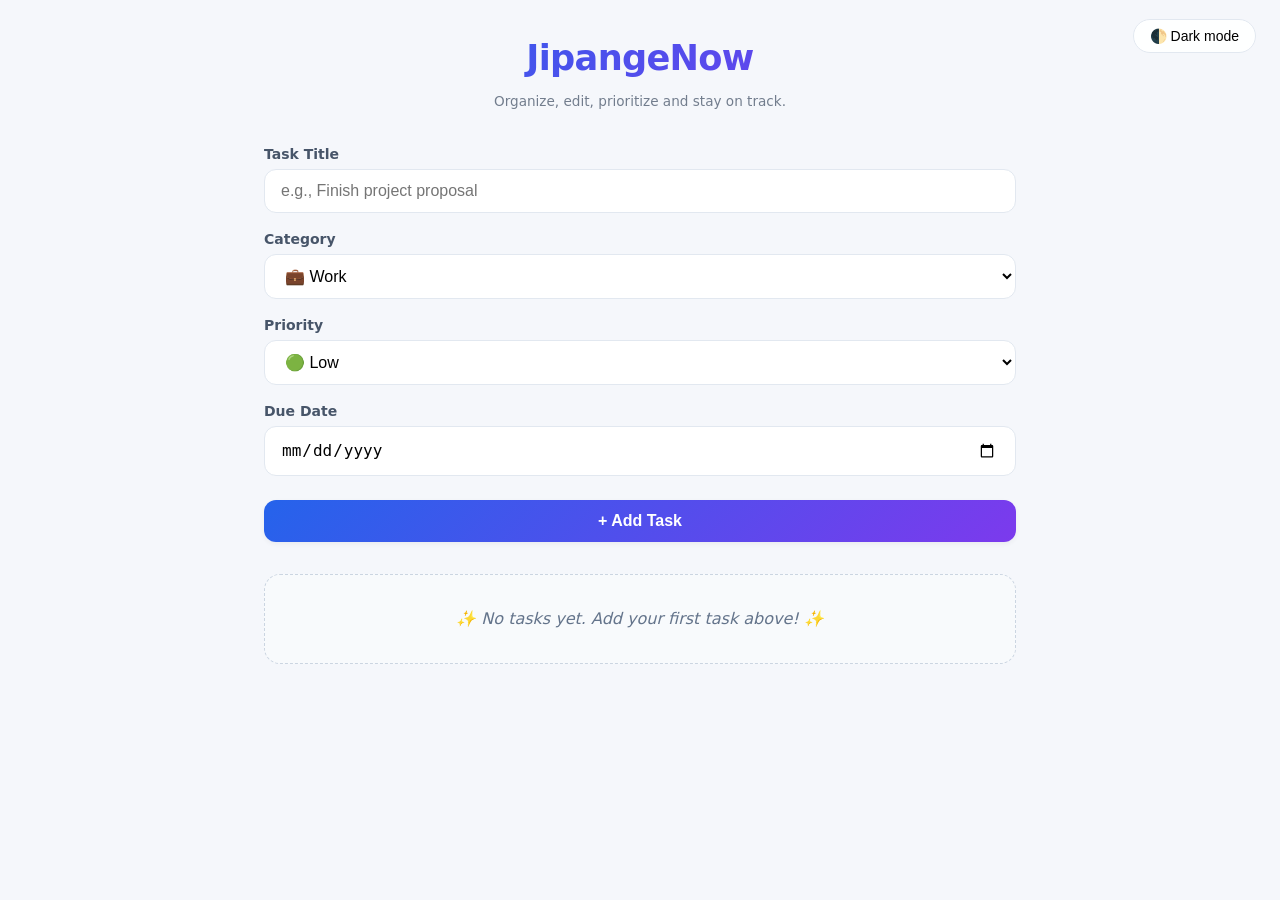
==== index.html @ fe449622 "changes" ====
<!DOCTYPE html>
<html lang="en">
<head>
    <meta charset="UTF-8">
    <meta name="viewport" content="width=device-width, initial-scale=1.0, viewport-fit=cover">
    <title>JipangeNow — Smart Task Manager</title>
    <link rel="stylesheet" href="./static/style.css">
</head>
<body>
    <button class="theme-toggle" id="theme-toggle" aria-label="Toggle dark/light mode">🌓 Dark mode</button>
    <header>
        <h1>JipangeNow</h1>
        <p style="font-size: 0.85rem; margin-top: 0.4rem; opacity: 0.75;">Organize, edit, prioritize and stay on track.</p>
    </header>

    <label for="title">Task Title</label>
    <input type="text" id="title" placeholder="e.g., Finish project proposal" required>

    <label for="category">Category</label>
    <select id="category">
        <option value="work">💼 Work</option>
        <option value="Personal">🧘 Personal</option>
        <option value="Study">📚 Study</option>
        <option value="Finances">💰 Finances</option>
        <option value="Health">🏥 Health</option>
        <option value="Spirituality">✨ Spirituality</option>
    </select>

    <label for="priority">Priority</label>
    <select id="priority">
        <option value="low">🟢 Low</option>
        <option value="medium">🟠 Medium</option>
        <option value="high">🔴 High</option>
    </select>

    <label for="dueDate">Due Date</label>
    <input type="date" id="dueDate">

    <button id="addTaskBtn">+ Add Task</button>
    
    <div id="tasklist"></div>

    <script src="./script/app.js"></script>
</body>
</html>
---- static/style.css ----
/* ===== RESET & BASE STYLES ===== */
* {
    margin: 0;
    padding: 0;
    box-sizing: border-box;
}

body {
    font-family: system-ui, -apple-system, 'Segoe UI', Roboto, 'Helvetica Neue', sans-serif;
    background: #f5f7fb;
    color: #1e293b;
    max-width: 800px;
    margin: 0 auto;
    padding: 2rem 1.5rem;
    line-height: 1.5;
    transition: background-color 0.3s ease, color 0.3s ease;
}

/* ===== TYPOGRAPHY & HEADER ===== */
header {
    text-align: center;
    margin-bottom: 2rem;
}

h1 {
    font-size: 2.2rem;
    font-weight: 700;
    background: linear-gradient(135deg, #2563eb, #7c3aed);
    background-clip: text;
    -webkit-background-clip: text;
    color: transparent;
    letter-spacing: -0.02em;
}

header p {
    font-size: 0.85rem;
    margin-top: 0.4rem;
    opacity: 0.75;
    color: #475569;
}

/* ===== FORM STYLES ===== */
label {
    display: block;
    font-weight: 600;
    margin-top: 1rem;
    margin-bottom: 0.25rem;
    font-size: 0.875rem;
    color: #475569;
}

input, select, button:not(.theme-toggle) {
    width: 100%;
    padding: 0.75rem 1rem;
    font-size: 1rem;
    border: 1px solid #e2e8f0;
    border-radius: 0.75rem;
    background: white;
    transition: all 0.2s ease;
}

input:focus, select:focus {
    outline: none;
    border-color: #3b82f6;
    box-shadow: 0 0 0 3px rgba(59, 130, 246, 0.1);
}

/* Due Date Input Styling */
input[type="date"] {
    cursor: pointer;
}

input[type="date"]::-webkit-calendar-picker-indicator {
    cursor: pointer;
    padding: 0.25rem;
}

/* Add Task Button */
button:not(.theme-toggle) {
    background: linear-gradient(135deg, #2563eb, #7c3aed);
    color: white;
    font-weight: 600;
    border: none;
    margin-top: 1.5rem;
    cursor: pointer;
    box-shadow: 0 2px 5px rgba(0,0,0,0.05);
}

button:not(.theme-toggle):hover {
    transform: translateY(-1px);
    box-shadow: 0 8px 20px rgba(37, 99, 235, 0.2);
    background: linear-gradient(135deg, #1d4ed8, #6d28d9);
}

button:not(.theme-toggle):active {
    transform: scale(0.98);
}

/* ===== THEME TOGGLE BUTTON ===== */
.theme-toggle {
    position: fixed;
    top: 1.2rem;
    right: 1.5rem;
    background: white;
    border: 1px solid #e2e8f0;
    border-radius: 2rem;
    padding: 0.5rem 1rem;
    font-size: 0.875rem;
    font-weight: 500;
    cursor: pointer;
    backdrop-filter: blur(4px);
    background-color: rgba(255,255,255,0.9);
    transition: all 0.2s ease;
    z-index: 100;
}

.theme-toggle:hover {
    background: #f1f5f9;
    transform: scale(1.02);
}

/* ===== TASK LIST STYLES ===== */
#tasklist {
    margin-top: 2rem;
    display: flex;
    flex-direction: column;
    gap: 0.75rem;
}

/* Individual task card */
.task-card {
    background: white;
    border-radius: 1rem;
    padding: 1rem 1.25rem;
    box-shadow: 0 1px 3px rgba(0,0,0,0.05);
    border: 1px solid #eef2ff;
    transition: all 0.3s ease;
    display: flex;
    justify-content: space-between;
    align-items: center;
    flex-wrap: wrap;
    gap: 0.75rem;
}

.task-card:hover {
    box-shadow: 0 8px 20px rgba(0,0,0,0.08);
    transform: translateY(-2px);
    border-color: #cbd5e1;
}

/* ===== STRIKE-THROUGH FEATURE FOR COMPLETED TASKS ===== */
/* Completed task styling */
.task-card.completed {
    opacity: 0.75;
    background: linear-gradient(135deg, #f9fafb, #f3f4f6);
    border-color: #d1d5db;
}

.task-card.completed:hover {
    opacity: 0.85;
    transform: translateY(-1px);
}

/* Strike-through animation for the title */
.task-card.completed .task-title {
    text-decoration: line-through;
    text-decoration-thickness: 2px;
    text-decoration-color: #ef4444;
    color: #9ca3af;
    transition: all 0.3s ease;
}

/* Optional: Strike-through with animation */
@keyframes strikeThrough {
    from {
        text-decoration-color: transparent;
    }
    to {
        text-decoration-color: #ef4444;
    }
}

.task-card.completed .task-title {
    animation: strikeThrough 0.3s ease forwards;
}

/* Style for the checkbox when task is completed */
.task-card.completed .task-checkbox {
    accent-color: #10b981;
    transform: scale(1.05);
}

/* Dim the badges when task is completed */
.task-card.completed .priority-badge,
.task-card.completed .category-badge,
.task-card.completed .due-date-badge {
    opacity: 0.6;
    filter: grayscale(0.1);
}

/* Add a subtle checkmark indicator for completed tasks */
.task-card.completed::before {
    content: "✓";
    position: absolute;
    left: -0.5rem;
    top: 50%;
    transform: translateY(-50%);
    font-size: 1.5rem;
    color: #10b981;
    font-weight: bold;
    opacity: 0;
    transition: opacity 0.3s ease;
}

.task-card.completed {
    position: relative;
    overflow: hidden;
}

.task-card.completed::before {
    opacity: 0.3;
}

/* Optional: Confetti effect background for completed tasks */
.task-card.completed {
    background-image: repeating-linear-gradient(
        45deg,
        rgba(16, 185, 129, 0.02) 0px,
        rgba(16, 185, 129, 0.02) 2px,
        transparent 2px,
        transparent 8px
    );
}

/* Task content area */
.task-content {
    flex: 1;
    min-width: 200px;
}

.task-title-wrapper {
    display: flex;
    align-items: center;
    gap: 0.75rem;
    margin-bottom: 0.5rem;
}

/* Custom checkbox styling for better visual feedback */
.task-checkbox {
    width: 1.3rem;
    height: 1.3rem;
    cursor: pointer;
    margin: 0;
    transition: all 0.2s ease;
    accent-color: #3b82f6;
}

.task-checkbox:hover {
    transform: scale(1.1);
}

.task-checkbox:checked {
    accent-color: #10b981;
    animation: checkPop 0.2s ease;
}

@keyframes checkPop {
    0% {
        transform: scale(1);
    }
    50% {
        transform: scale(1.2);
    }
    100% {
        transform: scale(1);
    }
}

.task-title {
    font-weight: 700;
    font-size: 1.05rem;
    color: #0f172a;
    flex: 1;
    word-break: break-word;
    transition: all 0.3s ease;
}

.task-meta {
    display: flex;
    gap: 0.75rem;
    flex-wrap: wrap;
    font-size: 0.7rem;
    font-weight: 500;
    align-items: center;
}

/* Priority & category badges */
.priority-badge, .category-badge, .due-date-badge {
    display: inline-flex;
    align-items: center;
    gap: 0.25rem;
    padding: 0.2rem 0.6rem;
    border-radius: 2rem;
    background: #f1f5f9;
    color: #334155;
    font-size: 0.7rem;
    transition: all 0.2s ease;
}

.priority-high {
    background: #fee2e2;
    color: #b91c1c;
    border-left: 3px solid #dc2626;
}

.priority-medium {
    background: #fff3e3;
    color: #b45309;
    border-left: 3px solid #f97316;
}

.priority-low {
    background: #e0f2fe;
    color: #075985;
    border-left: 3px solid #0ea5e9;
}

.category-badge[data-category="work"] { background: #e0e7ff; color: #3730a3; }
.category-badge[data-category="Personal"] { background: #fce7f3; color: #9d174d; }
.category-badge[data-category="Study"] { background: #dcfce7; color: #166534; }

/* Due Date Badge */
.due-date-badge {
    background: #fef3c7;
    color: #92400e;
}

.due-date-badge.overdue {
    background: #fee2e2;
    color: #dc2626;
    animation: pulse 1s ease infinite;
}

@keyframes pulse {
    0%, 100% {
        opacity: 1;
    }
    50% {
        opacity: 0.7;
    }
}

.due-date-badge.today {
    background: #dcfce7;
    color: #16a34a;
}

/* Task action buttons */
.task-actions {
    display: flex;
    gap: 0.5rem;
}

.edit-task-btn, .edit-priority-btn, .edit-category-btn, .delete-task {
    background: transparent;
    border: none;
    cursor: pointer;
    padding: 0.3rem 0.6rem;
    border-radius: 0.5rem;
    transition: all 0.2s;
    width: auto;
    font-size: 1rem;
}

.edit-task-btn:hover, .edit-priority-btn:hover, .edit-category-btn:hover {
    background: #e2e8f0;
    transform: scale(1.05);
}

.delete-task:hover {
    color: #ef4444;
    background: #fee2e2;
    transform: scale(1.05);
}

/* ===== TASK CONTROLS (FILTERS & SORT) ===== */
.task-controls {
    margin-top: 1rem;
    padding: 1rem;
    background: white;
    border-radius: 0.75rem;
    border: 1px solid #e2e8f0;
    display: flex;
    gap: 0.5rem;
    flex-wrap: wrap;
    justify-content: center;
}

.filter-group, .sort-group {
    display: flex;
    gap: 0.5rem;
    flex-wrap: wrap;
}

.filter-btn, .sort-btn {
    padding: 0.4rem 0.8rem;
    border: 1px solid #e2e8f0;
    border-radius: 0.5rem;
    background: white;
    cursor: pointer;
    font-size: 0.875rem;
    transition: all 0.2s;
}

.filter-btn:hover, .sort-btn:hover {
    transform: translateY(-1px);
}

.filter-btn.active {
    background: #3b82f6;
    color: white;
    border-color: #3b82f6;
}

.sort-btn.active {
    background: #8b5cf6;
    color: white;
    border-color: #8b5cf6;
}

.clear-all-btn, .export-btn, .import-btn {
    padding: 0.4rem 0.8rem;
    border-radius: 0.5rem;
    cursor: pointer;
    font-size: 0.875rem;
    transition: all 0.2s;
}

.clear-all-btn {
    border: 1px solid #ef4444;
    background: white;
    color: #ef4444;
}

.clear-all-btn:hover {
    background: #ef4444;
    color: white;
}

.export-btn, .import-btn {
    border: 1px solid #10b981;
    background: white;
    color: #10b981;
}

.export-btn:hover, .import-btn:hover {
    background: #10b981;
    color: white;
}

/* ===== TASK COUNTER ===== */
#task-counter {
    margin-top: 1rem;
    padding: 0.75rem;
    text-align: center;
    font-size: 0.875rem;
    color: #64748b;
    border-top: 1px solid #e2e8f0;
}

/* ===== NOTIFICATION STYLES ===== */
.notification {
    position: fixed;
    top: 80px;
    right: 20px;
    padding: 0.75rem 1.25rem;
    border-radius: 0.75rem;
    font-size: 0.875rem;
    font-weight: 500;
    z-index: 1000;
    animation: slideIn 0.3s ease;
    box-shadow: 0 4px 12px rgba(0,0,0,0.15);
    max-width: 300px;
}

.notification.success {
    background: #10b981;
    color: white;
}

.notification.error {
    background: #ef4444;
    color: white;
}

.notification.info {
    background: #3b82f6;
    color: white;
}

.notification.warning {
    background: #f59e0b;
    color: white;
}

@keyframes slideIn {
    from {
        transform: translateX(100%);
        opacity: 0;
    }
    to {
        transform: translateX(0);
        opacity: 1;
    }
}

@keyframes slideOut {
    from {
        transform: translateX(0);
        opacity: 1;
    }
    to {
        transform: translateX(100%);
        opacity: 0;
    }
}

/* ===== DARK MODE STYLES ===== */
body.dark {
    background: #0f172a;
    color: #e2e8f0;
}

body.dark label {
    color: #94a3b8;
}

body.dark header p {
    color: #94a3b8;
}

body.dark input, 
body.dark select,
body.dark .task-card,
body.dark .theme-toggle,
body.dark .task-controls {
    background: #1e293b;
    border-color: #334155;
    color: #f1f5f9;
}

body.dark .task-title {
    color: #f1f5f9;
}

/* Dark mode completed task styles */
body.dark .task-card.completed {
    background: #0f172a;
    opacity: 0.8;
}

body.dark .task-card.completed .task-title {
    color: #6b7280;
    text-decoration-color: #ef4444;
}

body.dark .priority-badge,
body.dark .category-badge,
body.dark .due-date-badge {
    background: #334155;
    color: #cbd5e6;
}

body.dark .priority-high {
    background: #2d1a1a;
    color: #f87171;
}

body.dark .priority-medium {
    background: #2a241a;
    color: #fb923c;
}

body.dark .priority-low {
    background: #142c3a;
    color: #7dd3fc;
}

body.dark .edit-task-btn:hover, 
body.dark .edit-priority-btn:hover, 
body.dark .edit-category-btn:hover {
    background: #334155;
}

body.dark .delete-task:hover {
    background: #3b1e1e;
}

body.dark input:focus, 
body.dark select:focus {
    border-color: #60a5fa;
    box-shadow: 0 0 0 3px rgba(96, 165, 250, 0.2);
}

body.dark .filter-btn, 
body.dark .sort-btn,
body.dark .clear-all-btn,
body.dark .export-btn,
body.dark .import-btn {
    background: #1e293b;
    border-color: #475569;
    color: #e2e8f0;
}

body.dark .filter-btn.active {
    background: #3b82f6;
    color: white;
}

body.dark .sort-btn.active {
    background: #8b5cf6;
    color: white;
}

body.dark .clear-all-btn:hover {
    background: #ef4444;
    color: white;
}

body.dark .export-btn:hover,
body.dark .import-btn:hover {
    background: #10b981;
    color: white;
}

body.dark #task-counter {
    color: #94a3b8;
    border-top-color: #334155;
}

body.dark .notification {
    box-shadow: 0 4px 12px rgba(0,0,0,0.3);
}

/* ===== RESPONSIVE ===== */
@media (max-width: 550px) {
    body {
        padding: 1.5rem 1rem;
    }
    
    h1 {
        font-size: 1.8rem;
    }
    
    .task-card {
        flex-direction: column;
        align-items: flex-start;
    }
    
    .task-actions {
        align-self: flex-end;
    }
    
    .theme-toggle {
        top: 0.8rem;
        right: 1rem;
        font-size: 0.75rem;
        padding: 0.35rem 0.8rem;
    }
    
    .task-controls {
        flex-direction: column;
    }
    
    .filter-group, .sort-group {
        justify-content: center;
    }
}

/* ===== EMPTY STATE ===== */
#tasklist:empty::before {
    content: "✨ No tasks yet. Add your first task above! ✨";
    display: block;
    text-align: center;
    padding: 2rem;
    background: #f8fafc;
    border-radius: 1rem;
    color: #64748b;
    font-style: italic;
    border: 1px dashed #cbd5e1;
}

body.dark #tasklist:empty::before {
    background: #1e293b;
    color: #94a3b8;
    border-color: #334155;
}

/* ===== SCROLLBAR STYLING ===== */
::-webkit-scrollbar {
    width: 8px;
    height: 8px;
}

::-webkit-scrollbar-track {
    background: #f1f5f9;
    border-radius: 10px;
}

::-webkit-scrollbar-thumb {
    background: #cbd5e1;
    border-radius: 10px;
}

::-webkit-scrollbar-thumb:hover {
    background: #94a3b8;
}

body.dark ::-webkit-scrollbar-track {
    background: #1e293b;
}

body.dark ::-webkit-scrollbar-thumb {
    background: #475569;
}

body.dark ::-webkit-scrollbar-thumb:hover {
    background: #64748b;
}

/* ===== PRINT STYLES ===== */
@media print {
    .theme-toggle, 
    .task-actions, 
    .task-controls, 
    button:not(.theme-toggle),
    .notification {
        display: none;
    }
    
    body {
        background: white;
        color: black;
        padding: 1rem;
    }
    
    .task-card {
        break-inside: avoid;
        border: 1px solid #ddd;
        box-shadow: none;
    }
    
    .task-card.completed .task-title {
        text-decoration: line-through;
    }
}
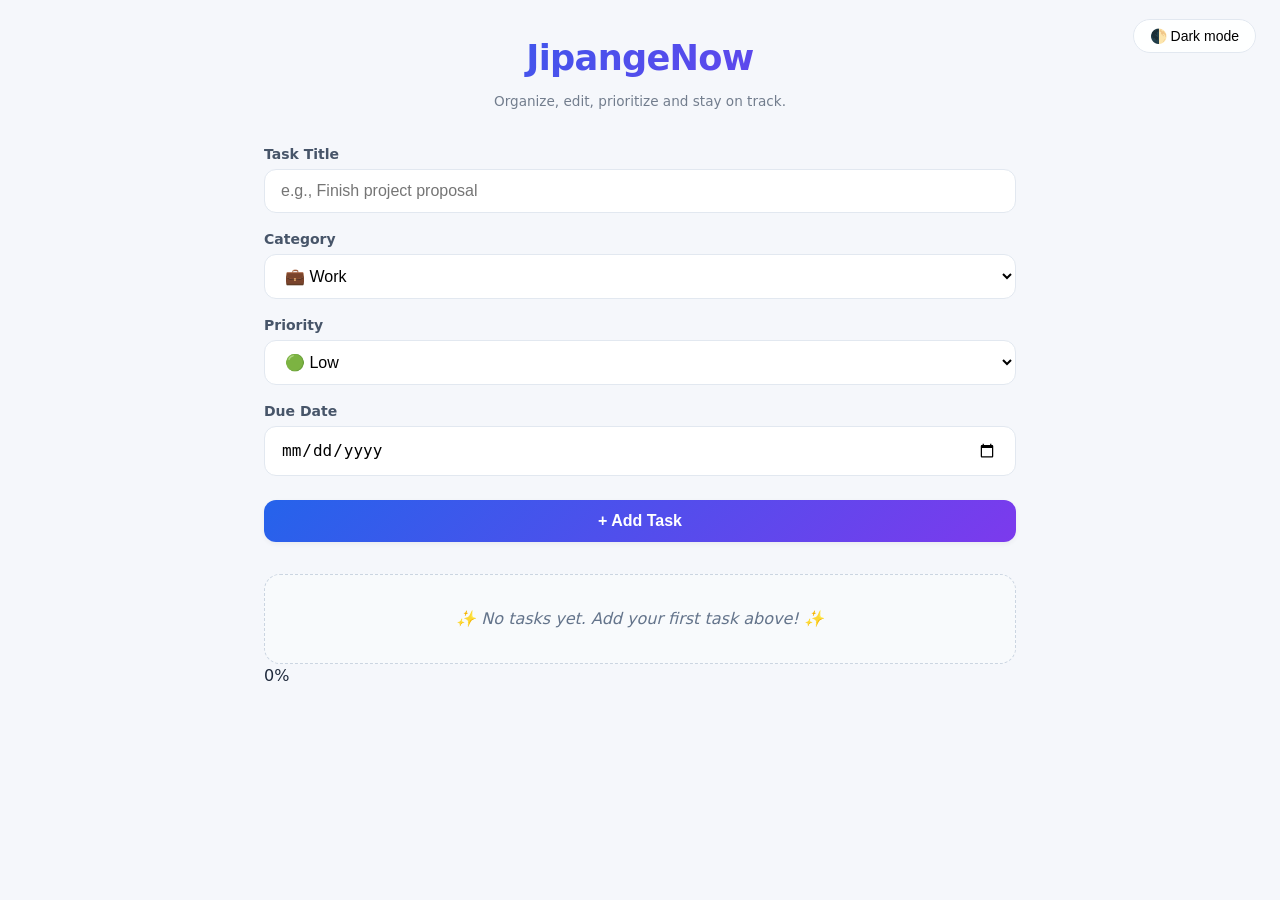
==== commit 968222d4: "add bubble pop" ====
--- a/index.html
+++ b/index.html
@@ -39,7 +39,9 @@
     <button id="addTaskBtn">+ Add Task</button>
     
     <div id="tasklist"></div>
-
+<div id="progress-container">
+    <div id="bubble-pop">0%</div>
+</div>
     <script src="./script/app.js"></script>
 </body>
 </html>
